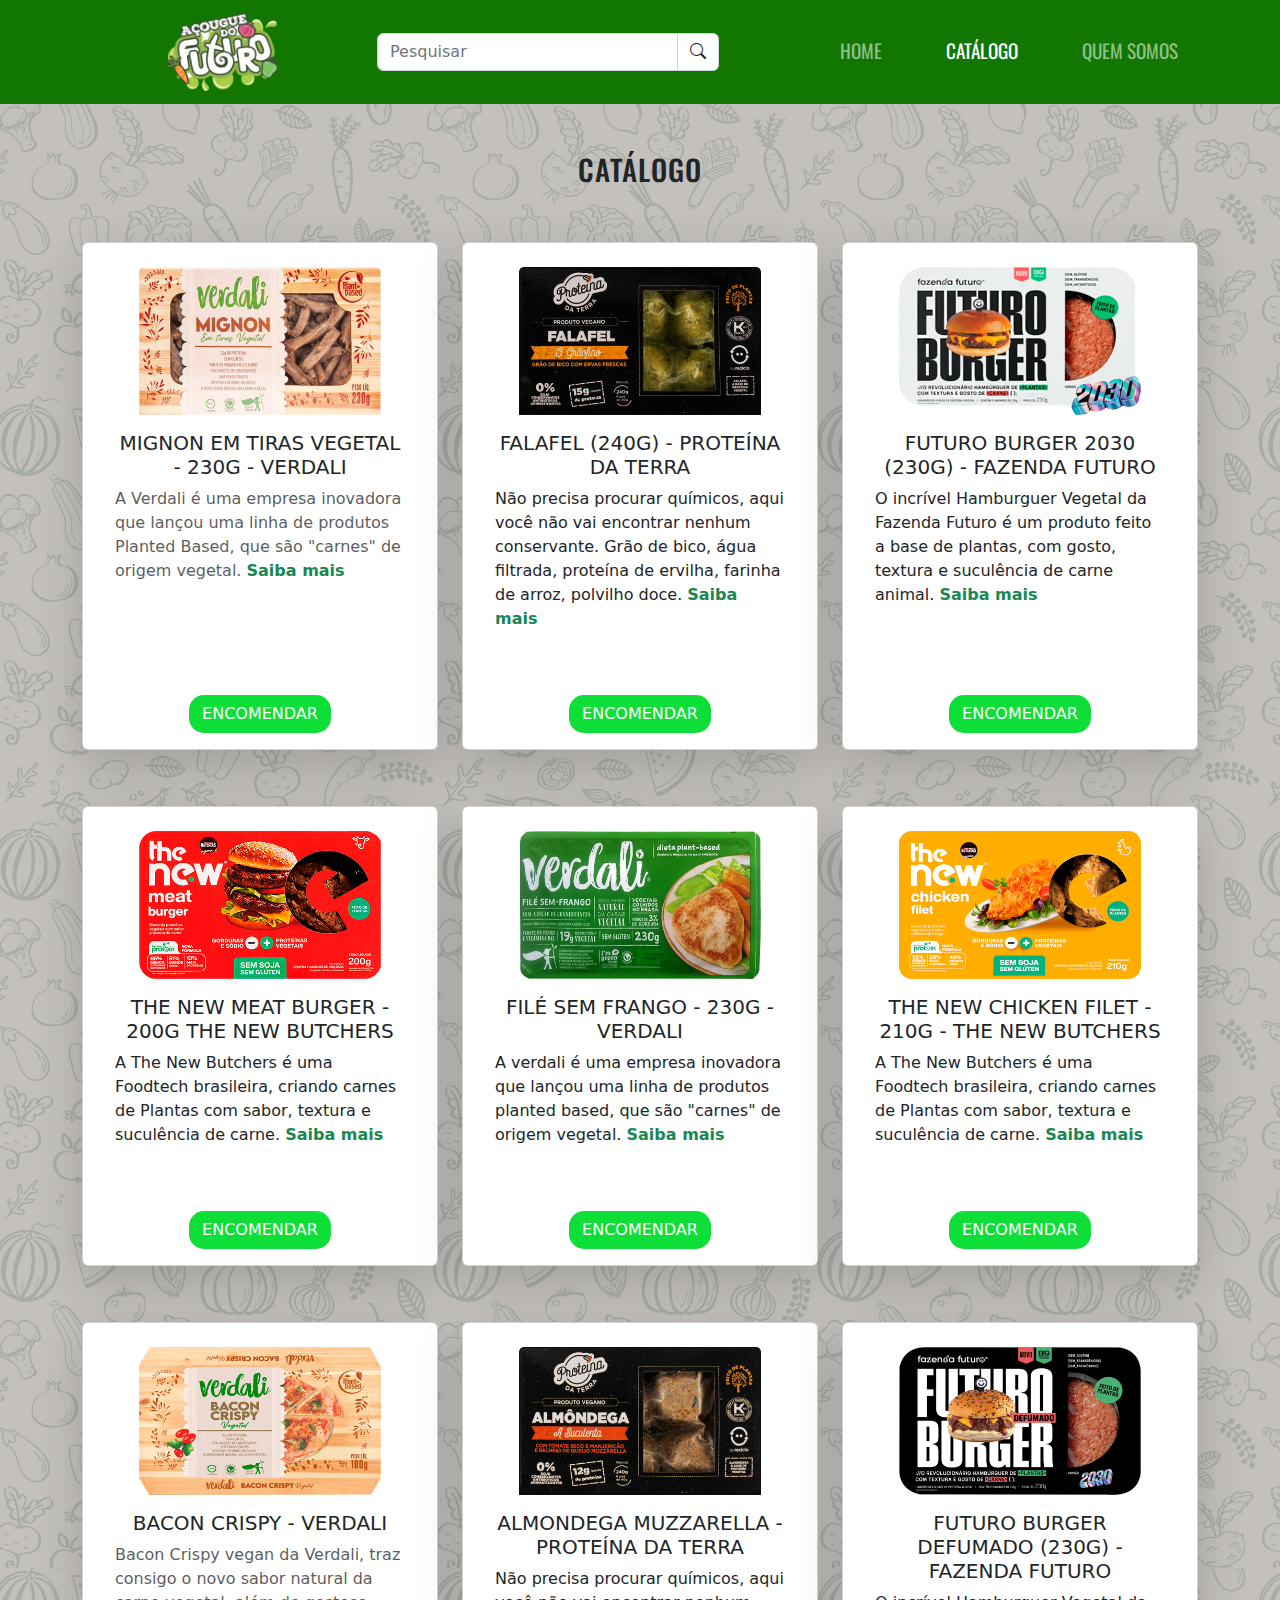
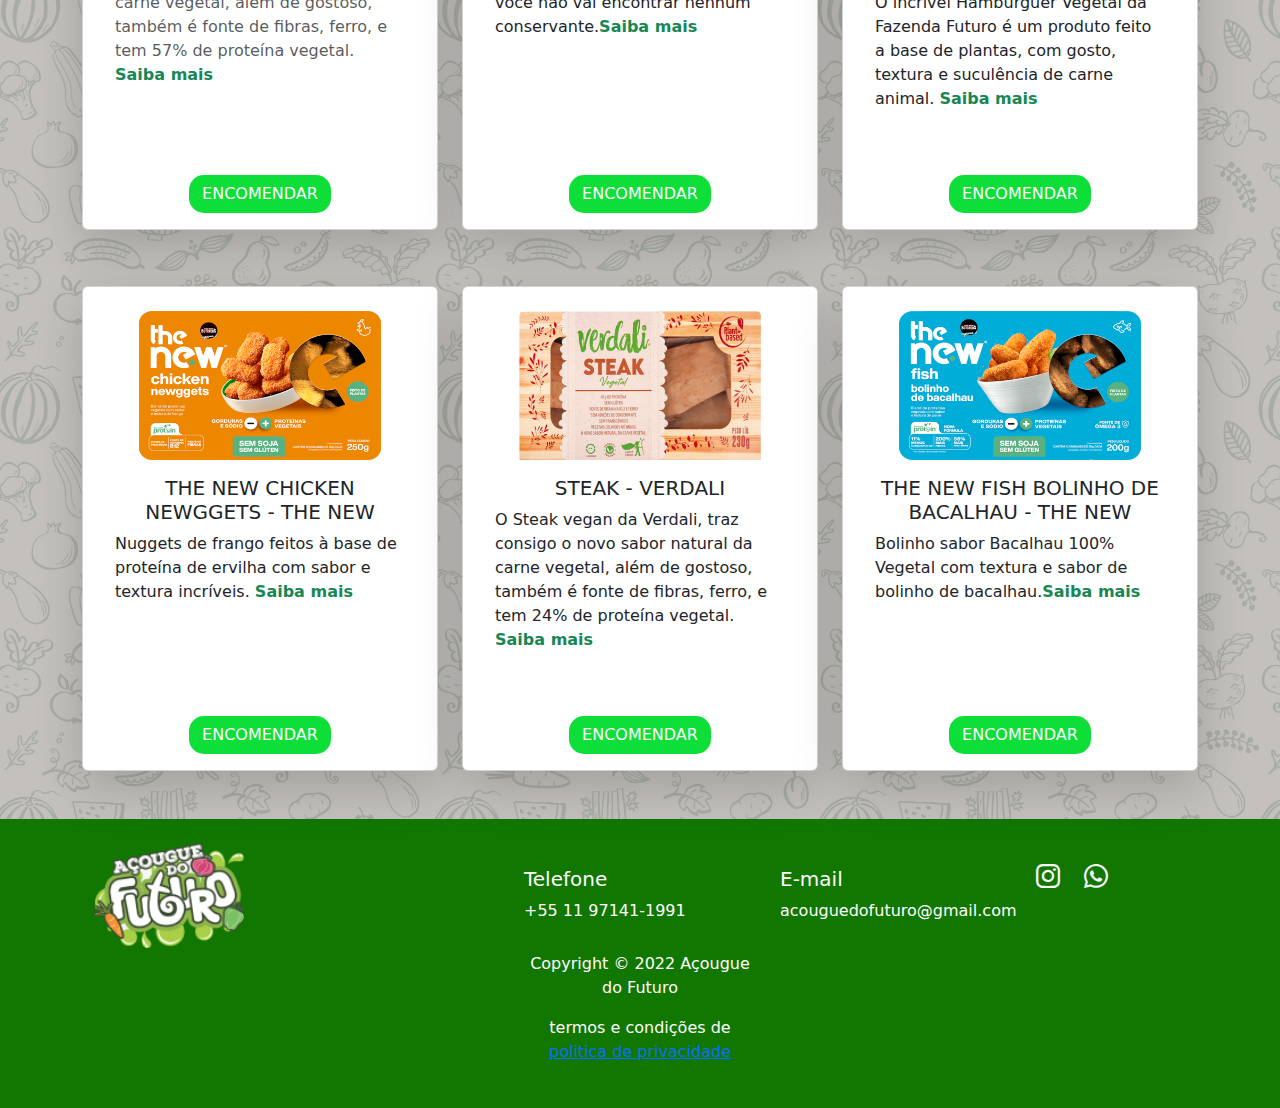
==== acougue-do-futuro/catalogo.html @ 7fc5e76d "Add files via upload" ====
<!DOCTYPE html>
<html lang="pt-br">
<head>
    <meta charset="UTF-8">
    <meta http-equiv="X-UA-Compatible" content="IE=edge">
    <meta name="viewport" content="width=device-width, initial-scale=1.0">
    <!-- keywords -->
    <meta name="keywords" content="acougue do futuro, vegano, catalogo">
    <!-- description -->
    <meta name="description" content="No açougue do Futuro você encontra uma infinita variedade de carnes vegetais para seu dia dia.">
    <!-- CSS Bootstrap -->
    <link rel="stylesheet" href="css/bootstrap.css">
    <!-- CSS próprio -->
    <link rel="stylesheet" href="style.css">
        <!-- icones bootstrap -->
        <link rel="stylesheet" href="https://cdn.jsdelivr.net/npm/bootstrap-icons@1.8.3/font/bootstrap-icons.css">
        <!-- favicon -->
        <link rel="shortcut icon" href="img/favicon.png" type="image/x-icon">
        
        <title>Açougue do Futuro</title>

</head>
<body>
    <header class="bg-principal">
        <nav class="navbar navbar-expand-lg ">
            <div class="container">
              <a class="navbar-brand col-3 d-flex  justify-content-center " href="index.html"><img class="img-logo" src="img/logo_acougue 1.png" alt="logo açougue do futuro"></a>
              <button class="navbar-toggler" type="button" data-bs-toggle="collapse" data-bs-target="#navbarTogglerDemo02" aria-controls="navbarTogglerDemo02" aria-expanded="false" aria-label="Toggle navigation">
                <span class="navbar-toggler-icon d-flex justify-content-end"></span>
              </button>
        
        
              <div class="collapse navbar-collapse" id="navbarTogglerDemo02">
                  <form class="d-flex col-lg-5 col-md-auto" role="search">
                      <div class="input-group">
                          <input class="form-control " type="search" placeholder="Pesquisar" aria-label="Search">
                          <button class="input-group-text bg-white" id="basic-addon1">
                            <i class="bi bi-search "></i>
                          </button>
                        </div>
                    </form>
                  <div class="container">
                    <ul class="navbar-nav navbar-dark  mb-2 mb-lg-0   justify-content-end  ">
                      <li class="nav-item me-5 ">
                        <a class="nav-link  fonte-nav" aria-current="page" href="index.html" title="pagina inicial">HOME</a>
                      </li>
                      <li class="nav-item me-5">
                        <a class="nav-link active fonte-nav" href="catalogo.html" title="catálogo">CATÁLOGO</a>
                      </li>
                      <li class="nav-item">
                        <a class="nav-link fonte-nav" href="quem_somos.html" title="pagina quem somos">QUEM SOMOS</a>
                      </li>
                    </ul>
                  </div>
                </div>
            </div>
          </nav>
    </header>
      <!-- FIM navbar -->
    
     <!-- Cards Produtos -->
        <h3 class="text-center mt-5 mb-5 fonte">CATÁLOGO</h3 >
     <section class="container">
      <div class="row">
        

        <div class="col-md-4 mt-2 mb-5">
          <div class="card align-items-center h-100 p-3 shadow-lg p-3 mb-5 bg-body rounded">
            <img class="card-img-top w-75 mt-2" src="produtos_img/verdali_cortada/mignon.png" alt="MIGNON EM TIRAS VEGETAL - 230G - VERDALI">
            <div class="card-body text-center text-muted">
              <h5 class="card-title text-dark">MIGNON EM TIRAS VEGETAL - 230G - VERDALI</h5>
              <p class="card-text text-start">A Verdali é uma empresa inovadora que lançou uma linha de produtos Planted Based, que são "carnes" de origem vegetal. <a href="produtos_uni/mignon_verdali.html" title="mignon em tiras verdali" class="text-success text-decoration-none fw-bold">Saiba mais</a></p>
            </div>  
            
            <div>
              <a href="https://api.whatsapp.com/send?phone=5511971411991&text=Ol%C3%A1%2C%20Tudo%20bem%3F%20%20Gostaria%20de%20ver%20a%20tabela%20de%20pre%C3%A7os" class="btn  colorBottom">Encomendar</a>
            </div>
            
          </div>
        </div>

        <div class="col-md-4 mt-2 mb-5">
          <div class="card align-items-center h-100 p-3 shadow-lg p-3 mb-5 bg-body rounded">
            <img class="card-img-top w-75 mt-2" src="produtos_img/proteina_cortada/falafel.png" alt="FALAFEL (240G) - PROTEÍNA DA TERRA">
            <div class="card-body text-center">
              <h5 class="card-title text-dark">FALAFEL (240G) - PROTEÍNA DA TERRA</h5>
              <p class="card-text text-start">Não precisa procurar químicos, aqui você não vai encontrar nenhum conservante. Grão de bico, água filtrada, proteína de ervilha, farinha de arroz, polvilho doce. <a href="produtos_uni/proteina_falafel.html" title="falafel proteína da terra" class="text-success text-decoration-none fw-bold">Saiba mais</a></p>
            </div>

            <div>
              <a href="https://api.whatsapp.com/send?phone=5511971411991&text=Ol%C3%A1%2C%20Tudo%20bem%3F%20%20Gostaria%20de%20ver%20a%20tabela%20de%20pre%C3%A7os" class="btn  colorBottom">Encomendar</a>
            </div>

          </div>
        </div>

        <div class="col-md-4 mt-2 mb-5">
          <div class="card align-items-center h-100 p-3 shadow-lg p-3 mb-5 bg-body rounded">
            <img class="card-img-top w-75 mt-2" src="produtos_img/fazenda_cortada/futuro_burguer.png" alt="FUTURO BURGER 2030 (230G) - FAZENDA FUTURO">
            <div class="card-body text-center">
              <h5 class="card-title text-dark">FUTURO BURGER 2030 (230G) - FAZENDA FUTURO</h5>
              <p class="card-text text-start">O incrível Hamburguer Vegetal da Fazenda Futuro é um produto feito a base de plantas, com gosto, textura e suculência de carne animal. <a href="produtos_uni/burger_2030.html" title="futuro burger fazenda do futuro" class="text-success text-decoration-none fw-bold">Saiba mais</a></p>
            </div>

            <div>
              <a href="burger_2030.html" class="btn  colorBottom">Encomendar</a>
            </div>

          </div>
        </div>
    
        <div class="col-md-4 mt-2 mb-5">
          <div class="card align-items-center h-100 p-3 shadow-lg p-3 mb-5 bg-body rounded">
            <img class="card-img-top w-75 mt-2" src="produtos_img/the_new_cortada/the_new_meat.png" alt="THE NEW MEAT BURGER - 200G THE NEW BUTCHERS">
            <div class="card-body text-center">
              <h5 class="card-title text-dark">THE NEW MEAT BURGER - 200G THE NEW BUTCHERS</h5>
              <p class="card-text text-start">A The New Butchers é uma Foodtech brasileira, criando carnes de Plantas com sabor, textura e suculência de carne. <a href="produtos_uni/the_new_meat.html" title="The new meat burger - 200G the new butchers "  class="text-success text-decoration-none text-success fw-bold">Saiba mais</a></p>
            </div>

            <div>
              <a href="https://api.whatsapp.com/send?phone=5511971411991&text=Ol%C3%A1%2C%20Tudo%20bem%3F%20%20Gostaria%20de%20ver%20a%20tabela%20de%20pre%C3%A7os" class="btn  colorBottom">Encomendar</a>
            </div>

          </div>
        </div>

        <div class="col-md-4 mt-2 mb-5">
          <div class="card align-items-center h-100 p-3 shadow-lg p-3 mb-5 bg-body rounded">
            <img class="card-img-top w-75 mt-2" src="produtos_img/verdali_cortada/file_sem_frango.png" alt="FILÉ SEM FRANGO - 230G - VERDALI">
            <div class="card-body text-center">
              <h5 class="card-title text-dark">FILÉ SEM FRANGO - 230G - VERDALI</h5>
              <p class="card-text text-start">A verdali é uma empresa inovadora que lançou uma linha de produtos planted based, que são "carnes" de origem vegetal. <a href="produtos_uni/file_frango_verdali.html" title="FILÉ SEM FRANGO - 230G - VERDALI" class="text-success text-decoration-none fw-bold">Saiba mais</a></p>
            </div>
            
            <div>
              <a href="https://api.whatsapp.com/send?phone=5511971411991&text=Ol%C3%A1%2C%20Tudo%20bem%3F%20%20Gostaria%20de%20ver%20a%20tabela%20de%20pre%C3%A7os" class="btn  colorBottom">Encomendar</a>
            </div>

          </div>
        </div>
  
        <div class="col-md-4 mt-2 mb-5">
          <div class="card align-items-center h-100 p-3 shadow-lg p-3 mb-5 bg-body rounded">
            <img class="card-img-top w-75 mt-2" src="produtos_img/the_new_cortada/the_new_chicken_filet.png" alt="THE NEW CHICKEN FILET - 210G - THE NEW BUTCHERS">
            <div class="card-body text-center">
              <h5 class="card-title text-dark">THE NEW CHICKEN FILET - 210G - THE NEW BUTCHERS</h5>
              <p class="card-text text-start"> A The New Butchers é uma Foodtech brasileira, criando carnes de Plantas com sabor, textura e suculência de carne. <a href="produtos_uni/chicken_the_new.html" title="THE NEW CHICKEN FILET - 210G - THE NEW BUTCHERS" class="text-success text-decoration-none fw-bold">Saiba mais</a></p>
            </div>

            <div>
              <a href="https://api.whatsapp.com/send?phone=5511971411991&text=Ol%C3%A1%2C%20Tudo%20bem%3F%20%20Gostaria%20de%20ver%20a%20tabela%20de%20pre%C3%A7os" class="btn  colorBottom">Encomendar</a>
            </div>

          </div>
        </div>

      </div>
      <!-- novos produtos -->
      <div class="row">
        <div class="col-md-4 mt-2 mb-5">
          <div class="card align-items-center h-100 p-3 shadow-lg p-3 mb-5 bg-body rounded">
            <img class="card-img-top w-75 mt-2" src="produtos_img/verdali_cortada/bacon_crispy.png" alt="BACON CRISPY - VERDALI">
            <div class="card-body text-center text-muted">
              <h5 class="card-title text-dark">BACON CRISPY - VERDALI</h5>
              <p class="card-text text-start"> Bacon Crispy vegan da Verdali, traz consigo o novo sabor natural da carne vegetal, além de gostoso, também é fonte de fibras, ferro, e tem 57% de proteína vegetal. <a href="https://api.whatsapp.com/send?phone=5511971411991&text=Ol%C3%A1%2C%20Tudo%20bem%3F%20%20Gostaria%20de%20ver%20a%20tabela%20de%20pre%C3%A7os" title="BACON CRISPY - VERDALI" class="text-success text-decoration-none fw-bold">Saiba mais</a></p>
            </div>  
            
            <div>
              <a href="https://api.whatsapp.com/send?phone=5511971411991&text=Ol%C3%A1%2C%20Tudo%20bem%3F%20%20Gostaria%20de%20ver%20a%20tabela%20de%20pre%C3%A7os" class="btn  colorBottom">Encomendar</a>
            </div>
            
          </div>
        </div>

        <div class="col-md-4 mt-2 mb-5">
          <div class="card align-items-center h-100 p-3 shadow-lg p-3 mb-5 bg-body rounded">
            <img class="card-img-top w-75 mt-2" src="produtos_img/proteina_cortada/almondega_mozzarella.png" alt="ALMONDEGA MUZZARELLA - PROTEÍNA DA TERRA">
            <div class="card-body text-center">
              <h5 class="card-title text-dark">ALMONDEGA MUZZARELLA - PROTEÍNA DA TERRA</h5>
              <p class="card-text text-start">Não precisa procurar químicos, aqui você não vai encontrar nenhum conservante.<a href="produtos_uni/proteina_falafel.html" title="ALMONDEGA MUZZARELLA - PROTEÍNA DA TERRA" class="text-success text-decoration-none fw-bold">Saiba mais</a></p>
            </div>

            <div>
              <a href="https://api.whatsapp.com/send?phone=5511971411991&text=Ol%C3%A1%2C%20Tudo%20bem%3F%20%20Gostaria%20de%20ver%20a%20tabela%20de%20pre%C3%A7os" class="btn  colorBottom">Encomendar</a>
            </div>

          </div>
        </div>

        <div class="col-md-4 mt-2 mb-5">
          <div class="card align-items-center h-100 p-3 shadow-lg p-3 mb-5 bg-body rounded">
            <img class="card-img-top w-75 mt-2" src="produtos_img/fazenda_cortada/futuro_burguer_defumado.png" alt="FUTURO BURGER DEFUMADO (230G) - FAZENDA FUTURO">
            <div class="card-body text-center">
              <h5 class="card-title text-dark">FUTURO BURGER DEFUMADO (230G) - FAZENDA FUTURO</h5>
              <p class="card-text text-start">O incrível Hamburguer Vegetal da Fazenda Futuro é um produto feito a base de plantas, com gosto, textura e suculência de carne animal. <a href="produtos_uni/burger_2030.html" title="futuro burger defumado fazenda do futuro" class="text-success text-decoration-none fw-bold">Saiba mais</a></p>
            </div>

            <div>
              <a href="burger_2030.html" class="btn  colorBottom">Encomendar</a>
            </div>

          </div>
        </div>
    
        <div class="col-md-4 mt-2 mb-5">
          <div class="card align-items-center h-100 p-3 shadow-lg p-3 mb-5 bg-body rounded">
            <img class="card-img-top w-75 mt-2" src="produtos_img/the_new_cortada/the_new_chicken_newggets.png" alt="THE NEW CHICKEN NEWGGETS - THE NEW">
            <div class="card-body text-center">
              <h5 class="card-title text-dark">THE NEW CHICKEN NEWGGETS - THE NEW</h5>
              <p class="card-text text-start">Nuggets de frango feitos à base de proteína de ervilha com sabor e textura incríveis. <a href="produtos_uni/the_new_meat.html" title="THE NEW CHICKEN NEWGGETS - THE NEW" class="text-success text-decoration-none text-success fw-bold">Saiba mais</a></p>
            </div>

            <div>
              <a href="https://api.whatsapp.com/send?phone=5511971411991&text=Ol%C3%A1%2C%20Tudo%20bem%3F%20%20Gostaria%20de%20ver%20a%20tabela%20de%20pre%C3%A7os" class="btn  colorBottom">Encomendar</a>
            </div>

          </div>
        </div>

        <div class="col-md-4 mt-2 mb-5">
          <div class="card align-items-center h-100 p-3 shadow-lg p-3 mb-5 bg-body rounded">
            <img class="card-img-top w-75 mt-2" src="produtos_img/verdali_cortada/steak.png" alt="STEAK - VERDALI">
            <div class="card-body text-center">
              <h5 class="card-title text-dark">STEAK - VERDALI</h5>
              <p class="card-text text-start">O Steak vegan da Verdali, traz consigo o novo sabor natural da carne vegetal, além de gostoso, também é fonte de fibras, ferro, e tem 24% de proteína vegetal. <a href="produtos_uni/file_frango_verdali.html" title="STEAK - VERDALI" class="text-success text-decoration-none fw-bold">Saiba mais</a></p>
            </div>
            
            <div>
              <a href="https://api.whatsapp.com/send?phone=5511971411991&text=Ol%C3%A1%2C%20Tudo%20bem%3F%20%20Gostaria%20de%20ver%20a%20tabela%20de%20pre%C3%A7os" class="btn  colorBottom">Encomendar</a>
            </div>

          </div>
        </div>
  
        <div class="col-md-4 mt-2 mb-5">
          <div class="card align-items-center h-100 p-3 shadow-lg p-3 mb-5 bg-body rounded">
            <img class="card-img-top w-75 mt-2" src="produtos_img/the_new_cortada/the_new_fish_bolinho_de_bacalhau.png" alt="THE NEW FISH BOLINHO DE BACALHAU - THE NEW ">
            <div class="card-body text-center">
              <h5 class="card-title text-dark">THE NEW FISH BOLINHO DE BACALHAU - THE NEW</h5>
              <p class="card-text text-start"> Bolinho sabor Bacalhau 100% Vegetal com textura e sabor de bolinho de bacalhau.<a href="produtos_uni/chicken_the_new.html" title="THE NEW FISH BOLINHO DE BACALHAU - THE NEW" class="text-success text-decoration-none fw-bold">Saiba mais</a></p>
            </div>

            <div>
              <a href="https://api.whatsapp.com/send?phone=5511971411991&text=Ol%C3%A1%2C%20Tudo%20bem%3F%20%20Gostaria%20de%20ver%20a%20tabela%20de%20pre%C3%A7os" class="btn  colorBottom">Encomendar</a>
            </div>

          </div>
        </div>

      </div>
    </section>
    <!-- FIM cards -->
      
      <!-- Footer -->
      <div class="container-fluid bg-principal">
        <footer class="row row-cols-1 row-cols-sm-2 row-cols-md-5 py-4 ">
          <div class="col ">
            <a href="/" class="d-flex align-items-center justify-content-lg-end   link-dark text-decoration-none ">
              <img  class=" img-footer" src="img/logo_acougue 1.png" alt="">
            </a>
          </div>
      
          <div class="col mb-3">
      
          </div>
      
          <div class="col mb-3 mt-4">
            <h5 class="text-white ">Telefone</h5>
            <ul class="nav flex-column">
              <li class="nav-item mb-2"><a href="tel:+5511971411991" class="nav-link p-0 text-white">+55 11 97141-1991</a></li>
              
            </ul>
          </div>
      
          <div class="col mb-3 mt-4">
            <h5 class="text-white ">E-mail</h5>
            <ul class="nav flex-column">
              <li class="nav-item mb-2"><a href="mailto:Acouguedofuturo@gmail.com" class="nav-link p-0 text-white ">acouguedofuturo@gmail.com</a></li>
              
            </ul>
          </div>
      
          <div class="col mb-3 mt-3">
            
            <ul class="nav d-flex">
              <li class="nav-item mb-2 me-4"><a href="https://www.instagram.com/acouguedofuturo/" target="_blank" class="nav-link p-0 text-muted"><i class="bi bi-instagram fs-4 text-light"></i></a></li>
              <li class="nav-item mb-2"><a href="https://api.whatsapp.com/send?phone=5511971411991&text=Ol%C3%A1%2C%20Tudo%20bem%3F%20%20Gostaria%20de%20ver%20a%20tabela%20de%20pre%C3%A7os" class="nav-link p-0 text-muted"><i class="bi bi-whatsapp fs-4 text-light"></i></a></li>
            </ul>
          </div>
          <div class="container justify-content-center py-1">
            <p class="text-white text-center">Copyright &copy; 2022 Açougue do Futuro</p>
            <p class="text-white text-center">termos e condições de 
              <a href="politica.html">
                politica de privacidade</p>
              </a>
          </div>
        </footer>
      </div>
      <!-- Javascript Bootstrap -->
      <script src="js/bootstrap.bundle.js"></script>

</body>
</html>
---- acougue-do-futuro/style.css ----
@import url('https://fonts.googleapis.com/css2?family=Oswald:wght@400;500&display=swap');
body{
    background-image: url(img/background.png);
    
}
.fundo-politica{
	background-color: white;
}
.fonte{
	font-family: 'Oswald', sans-serif;
	font-size: 1.8em;
	letter-spacing: 1px;
}
.fonte-nav{
	font-family: 'Oswald', sans-serif;
	font-size: 1.2rem;
}
.fonte-comentario{
	font-family: 'Oswald', sans-serif;
}

.bg-principal{
    background-color: #117700;
}
.img-logo{
    width: 110px;
}
.img-footer{
    width: 150px;
}


.colorBottom {
    background: #0edf38;
    text-transform: uppercase;
    border-radius: 15px;
	color: white;
}
.colorBottom:hover {
	background: #0db22e;
	color: white;
    
}
.produto-avulso{
    max-width: 80%;
    

}
.lista-ingredientes{
	list-style: none;
	padding: 0;
}
.logo-qs{
	width: 80%;
}
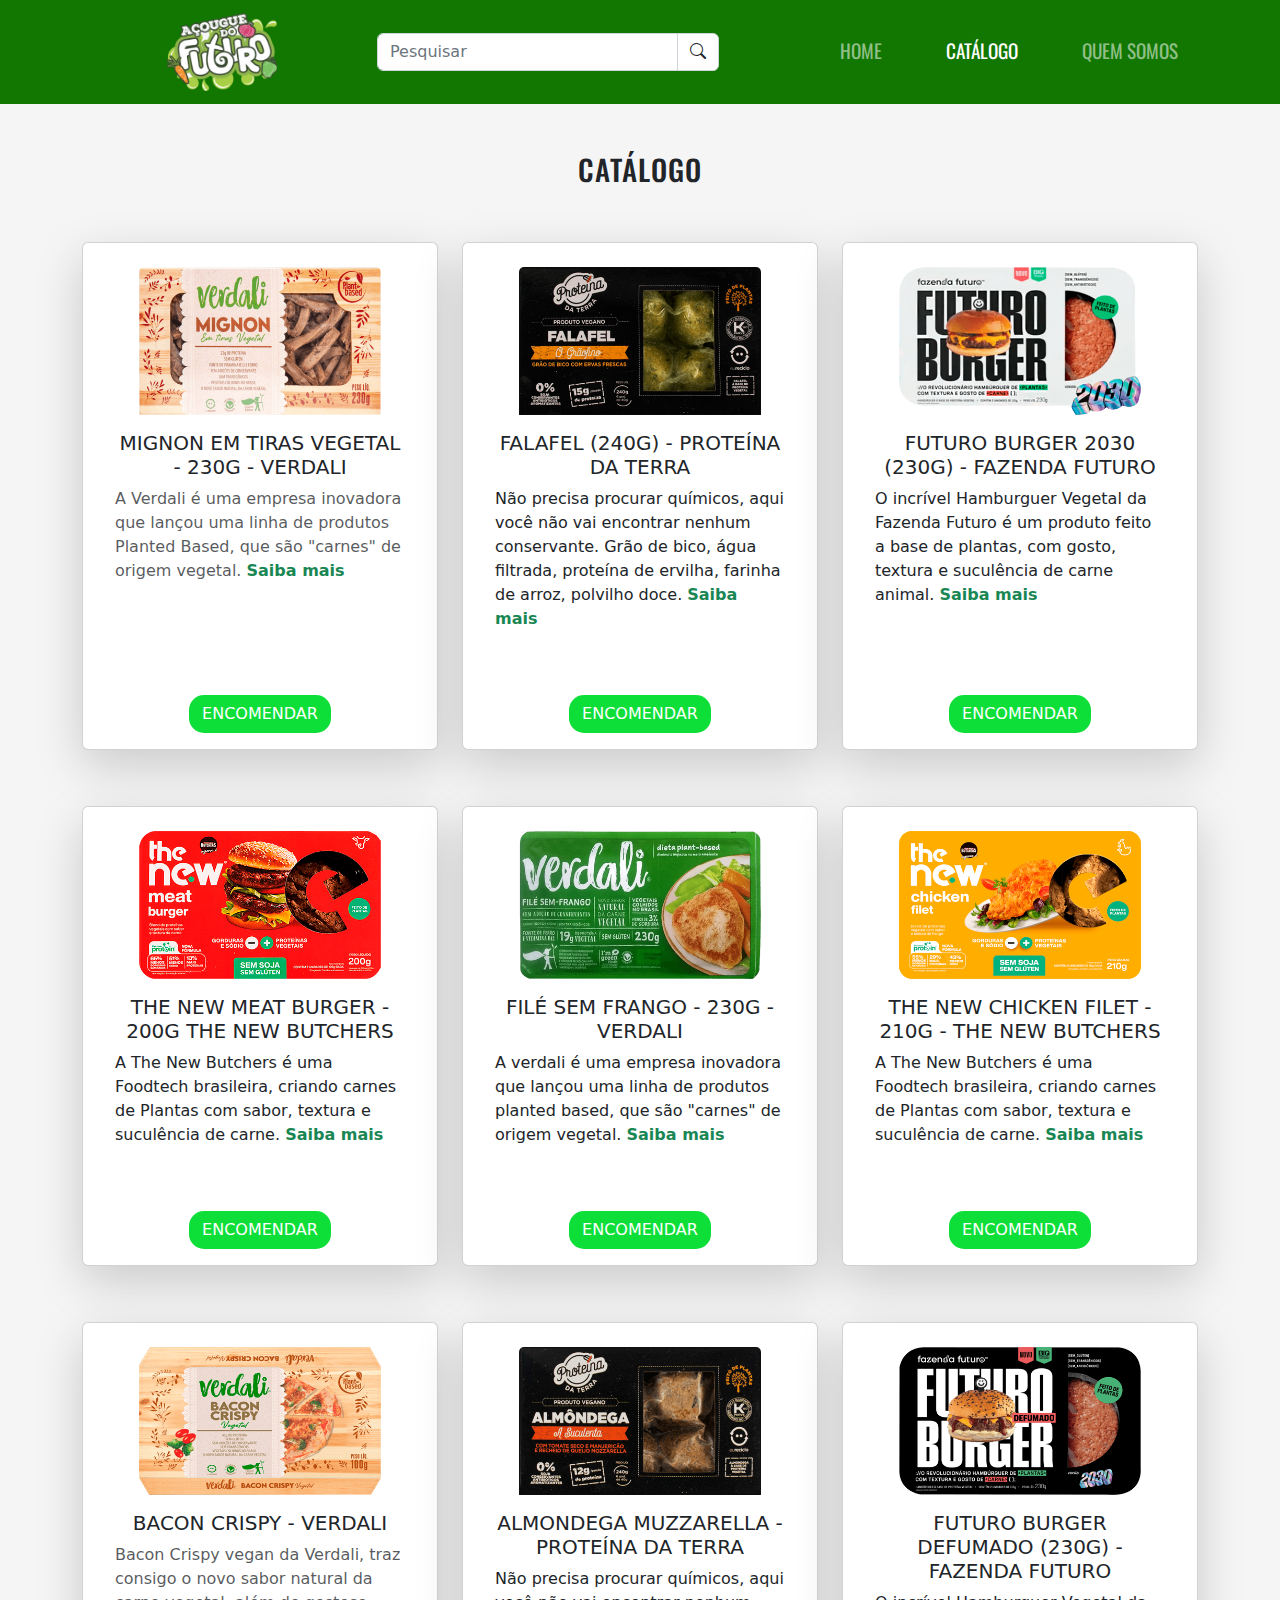
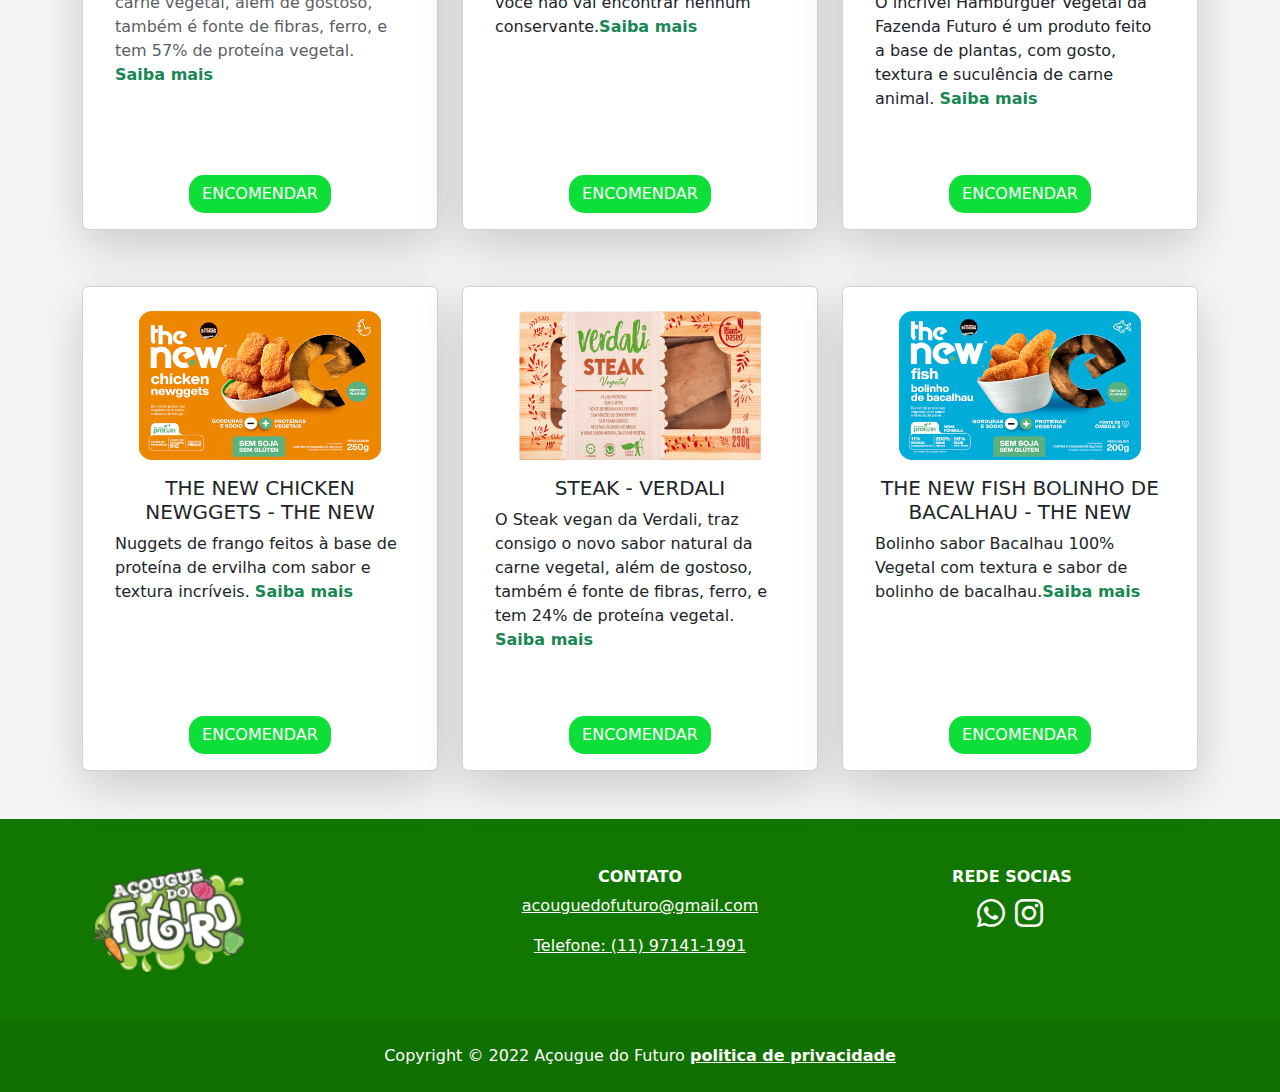
==== commit 6602b275: "Add files via upload" ====
--- a/acougue-do-futuro/catalogo.html
+++ b/acougue-do-futuro/catalogo.html
@@ -252,50 +252,67 @@
     <!-- FIM cards -->
       
       <!-- Footer -->
-      <div class="container-fluid bg-principal">
-        <footer class="row row-cols-1 row-cols-sm-2 row-cols-md-5 py-4 ">
-          <div class="col ">
-            <a href="/" class="d-flex align-items-center justify-content-lg-end   link-dark text-decoration-none ">
-              <img  class=" img-footer" src="img/logo_acougue 1.png" alt="">
-            </a>
-          </div>
+      <!-- Footer -->
+      <footer class="text-center text-lg-start text-muted bg-principal">
+    
+        <section class="container text-white">
+          <div class="container pt-5">
+            <!-- Grid row -->
+            <div class="row">
+              <!-- Grid column -->
+              <div class="col-lg-4 col-md-4 col-sm-12 mb-sm-5">
+                <!-- Content -->
+                  <a href="index.html">
+                    <img  class=" img-footer" src="img/logo_acougue 1.png" alt="">
+                  </a>
+              </div>
+              <!-- Grid column -->
       
-          <div class="col mb-3">
+              <!-- Grid column -->
+              <div class="col-md-2 col-lg-4 col-xl-4 text-center mb-3">
+                <h6 class="text-uppercase fw-bold">
+                  Contato
+                </h6>
+
+                  <address>
+                    <a href="mailto:acouguedofuturo@gmail.com" class="text-reset">acouguedofuturo@gmail.com</a>
+                  </address>
+
+                  <a href="tel:+5511971411991" class="text-reset">Telefone: (11) 97141-1991</a>
+              </div>
+              <!-- Grid column -->
+              
+              <!-- Grid column -->
+              <section class="col-md-2 col-lg-4 col-xl-4 text-center mb-3">
+                <!-- Links -->
+                  <h6 class="text-uppercase fw-bold">
+                    Rede Socias
+                  </h6>
+
+                  <div class="justify-content-center">
+
+                    <a href="https://api.whatsapp.com/send?phone=5511971411991&text=Ol%C3%A1%2C%20Tudo%20bem%3F%20%20Gostaria%20de%20ver%20a%20tabela%20de%20pre%C3%A7os"  target="_blank"><i class="bi bi-whatsapp fs-3 text-white" ></i></a>
+
+                    <a href="https://www.instagram.com/acouguedofuturo/"  target="_blank" class="text-white mx-1"><i class="bi bi-instagram fs-3"></i></a>
+
+                  </div>
+              
+              </section>
+              <!-- Grid column -->
+            </div>
+            <!-- Grid row -->
+          </div>
+        </section>
+        <!-- Section: Links  -->
       
-          </div>
-      
-          <div class="col mb-3 mt-4">
-            <h5 class="text-white ">Telefone</h5>
-            <ul class="nav flex-column">
-              <li class="nav-item mb-2"><a href="tel:+5511971411991" class="nav-link p-0 text-white">+55 11 97141-1991</a></li>
-              
-            </ul>
-          </div>
-      
-          <div class="col mb-3 mt-4">
-            <h5 class="text-white ">E-mail</h5>
-            <ul class="nav flex-column">
-              <li class="nav-item mb-2"><a href="mailto:Acouguedofuturo@gmail.com" class="nav-link p-0 text-white ">acouguedofuturo@gmail.com</a></li>
-              
-            </ul>
-          </div>
-      
-          <div class="col mb-3 mt-3">
-            
-            <ul class="nav d-flex">
-              <li class="nav-item mb-2 me-4"><a href="https://www.instagram.com/acouguedofuturo/" target="_blank" class="nav-link p-0 text-muted"><i class="bi bi-instagram fs-4 text-light"></i></a></li>
-              <li class="nav-item mb-2"><a href="https://api.whatsapp.com/send?phone=5511971411991&text=Ol%C3%A1%2C%20Tudo%20bem%3F%20%20Gostaria%20de%20ver%20a%20tabela%20de%20pre%C3%A7os" class="nav-link p-0 text-muted"><i class="bi bi-whatsapp fs-4 text-light"></i></a></li>
-            </ul>
-          </div>
-          <div class="container justify-content-center py-1">
-            <p class="text-white text-center">Copyright &copy; 2022 Açougue do Futuro</p>
-            <p class="text-white text-center">termos e condições de 
-              <a href="politica.html">
-                politica de privacidade</p>
-              </a>
-          </div>
-        </footer>
-      </div>
+        <!-- Copyright -->
+        
+        <div class="text-center text-white p-4 c_politica">
+          Copyright © 2022 Açougue do Futuro
+          <a class="text-reset fw-bold" href="politica.html">politica de privacidade</a>
+        </div>
+        <!-- Copyright -->
+      </footer>
       <!-- Javascript Bootstrap -->
       <script src="js/bootstrap.bundle.js"></script>
 
--- a/acougue-do-futuro/style.css
+++ b/acougue-do-futuro/style.css
@@ -1,6 +1,7 @@
 @import url('https://fonts.googleapis.com/css2?family=Oswald:wght@400;500&display=swap');
 body{
-    background-image: url(img/background.png);
+    /* background-image: url(img/background.png); */
+	background-color: #f5f5f5;
     
 }
 .fundo-politica{
@@ -53,5 +54,8 @@
 .logo-qs{
 	width: 80%;
 }
+.c_politica {
+	background-color: rgba(0, 0, 0, 0.05);
+}
 
 
